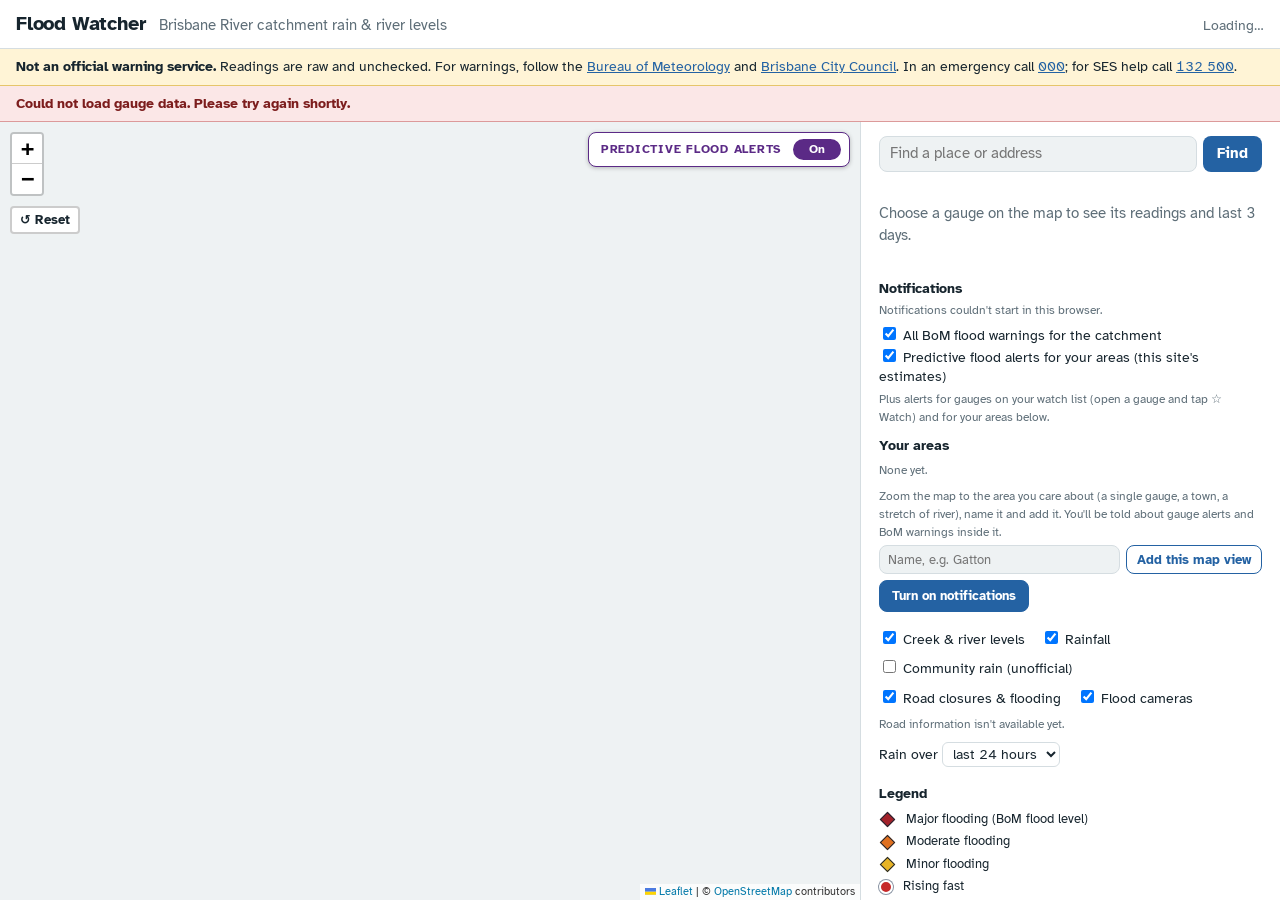
==== www/index.html @ 15399d20 "Flood Watcher 0.17.0 Community flood dashboard for the Brisbane River catchment: river levels, rainf" ====
<!doctype html>
<!-- SPDX-License-Identifier: GPL-3.0-or-later. Flood Watcher. Copyright (C) 2026 Vernon Spain. -->
<html lang="en-AU">
<head>
  <meta charset="utf-8">
  <meta name="viewport" content="width=device-width, initial-scale=1">
  <title>Flood Watcher — Brisbane River catchment</title>
  <meta name="description" content="Community dashboard of rain and river gauges across the Brisbane River catchment. Not an official warning service.">
  <meta name="color-scheme" content="light dark">
  <link rel="stylesheet" href="vendor/leaflet/leaflet.css">
  <link rel="stylesheet" href="style.css">
  <link rel="manifest" href="manifest.webmanifest">
  <link rel="icon" href="icons/icon-192.png">
  <link rel="apple-touch-icon" href="icons/apple-touch-icon.png">
  <meta name="theme-color" content="#2462a3">
</head>
<body>
  <header class="topbar">
    <div class="brand">
      <h1>Flood Watcher</h1>
      <span class="subtitle">Brisbane River catchment rain &amp; river levels</span>
    </div>
    <div class="freshness" id="freshness" aria-live="polite">Loading…</div>
  </header>

  <div class="notice" role="note">
    <strong>Not an official warning service.</strong>
    Readings are raw and unchecked. For warnings, follow the
    <a href="https://www.bom.gov.au/qld/warnings/" target="_blank" rel="noopener">Bureau of Meteorology</a>
    and <a href="https://www.brisbane.qld.gov.au/community-and-safety/community-safety/disasters-and-emergencies/be-prepared/storm-safety" target="_blank" rel="noopener">Brisbane City Council</a>.
    In an emergency call <a href="tel:000">000</a>; for SES help call <a href="tel:132500">132 500</a>.
  </div>

  <div class="alert" id="stale-alert" hidden></div>

  <main class="layout">
    <div id="map" class="map" aria-label="Map of rain and stream gauges"></div>

    <aside class="panel" id="panel">
      <section class="search" aria-label="Find a place">
        <form id="search-form" role="search">
          <label for="search-input" class="visually-hidden">Find a place or address</label>
          <input type="search" id="search-input" placeholder="Find a place or address" autocomplete="off" maxlength="120">
          <button type="submit">Find</button>
        </form>
        <ul class="search-results" id="search-results" hidden></ul>
        <p class="small search-status" id="search-status" hidden></p>
      </section>

      <section class="detail" id="detail" aria-live="polite">
        <p class="hint">Choose a gauge on the map to see its readings and last 3 days.</p>
      </section>

      <section class="notify" id="notify" aria-label="Notifications" hidden>
        <h2>Notifications</h2>
        <p class="small" id="notify-status" aria-live="polite"></p>
        <label class="notify-row"><input type="checkbox" id="notify-warnings" checked> All BoM flood warnings for the catchment</label>
        <label class="notify-row"><input type="checkbox" id="notify-predictive" checked> Predictive flood alerts for your areas
          (this site's estimates)</label>
        <p class="small">Plus alerts for gauges on your watch list (open a gauge and tap ☆ Watch) and for
          your areas below.</p>
        <h3 class="notify-sub">Your areas</h3>
        <ul class="area-list" id="area-list"></ul>
        <p class="small">Zoom the map to the area you care about (a single gauge, a town, a stretch of river),
          name it and add it. You'll be told about gauge alerts and BoM warnings inside it.</p>
        <form class="area-form" id="area-form">
          <label for="area-name" class="visually-hidden">Area name</label>
          <input type="text" id="area-name" maxlength="40" placeholder="Name, e.g. Gatton" autocomplete="off">
          <button type="submit">Add this map view</button>
        </form>
        <div class="notify-buttons">
          <button type="button" id="notify-on">Turn on notifications</button>
          <button type="button" id="notify-test" hidden>Send a test</button>
          <button type="button" id="notify-off" class="secondary" hidden>Turn off</button>
        </div>
      </section>

      <section class="controls" aria-label="Map options">
        <label><input type="checkbox" id="show-stream" checked> Creek &amp; river levels</label>
        <label><input type="checkbox" id="show-rain" checked> Rainfall</label>
        <label><input type="checkbox" id="show-community"> Community rain (unofficial)</label>
        <p class="small traffic-note" id="community-note" hidden></p>
        <label><input type="checkbox" id="show-roads" checked> Road closures &amp; flooding</label>
        <label><input type="checkbox" id="show-cameras" checked> Flood cameras</label>
        <p class="small traffic-note" id="traffic-note"></p>
        <label class="period">Rain over
          <select id="rain-period">
            <option value="rain_1h">last hour</option>
            <option value="since_9am">since 9am</option>
            <option value="rain_3h">last 3 hours</option>
            <option value="rain_24h" selected>last 24 hours</option>
            <option value="rain_72h">last 3 days</option>
          </select>
        </label>
      </section>

      <section class="overlays" id="overlays" aria-label="Flood maps" hidden>
        <h2>Flood maps</h2>
        <div id="overlay-list"></div>
        <p class="small">Shading shows where flooding has happened or could happen, not current flooding or
          depth. Hover over the map, or tap it on a phone, to see what applies at that spot.
          The state floodplain map is a rough guide drawn from land shape, not a flood model.</p>
        <p class="small">Detailed council flood maps:
          <a href="https://www.brisbane.qld.gov.au/community-and-safety/community-safety/disasters-and-emergencies/be-prepared/flooding-in-brisbane/flood-awareness-map" target="_blank" rel="noopener">Brisbane</a>,
          <a href="https://www.lvrc.qld.gov.au/flood-information-portal" target="_blank" rel="noopener">Lockyer Valley</a>,
          <a href="https://www.somerset.qld.gov.au/Our-Services/eServices/Mapping" target="_blank" rel="noopener">Somerset</a>
          and the state's <a href="https://floodcheck.information.qld.gov.au/" target="_blank" rel="noopener">FloodCheck</a>.</p>
      </section>

      <section class="legend" aria-label="Legend">
        <h2>Legend</h2>
        <ul class="legend-list">
          <li><span class="diamond flood-major"></span> Major flooding (BoM flood level)</li>
          <li><span class="diamond flood-moderate"></span> Moderate flooding</li>
          <li><span class="diamond flood-minor"></span> Minor flooding</li>
          <li><span class="dot trend-rising_fast"></span> Rising fast</li>
          <li><span class="dot trend-rising"></span> Rising</li>
          <li><span class="dot trend-steady"></span> Steady</li>
          <li><span class="dot trend-falling"></span> Falling</li>
          <li><span class="dot tidal"></span> Ring = tidal (rises and falls with the tide)</li>
          <li><span class="qmark">?</span> May be faulty or not reporting</li>
          <li><span class="rainbox">12</span> Rainfall in mm</li>
          <li><span class="rain-dot-legend"></span> Rain gauge, no rain</li>
          <li><span class="rainbox community">7</span> Community rain gauge (Weather Underground, unofficial)</li>
          <li><span class="road-icon closed legend-sign"></span> Road closed (QLDTraffic)</li>
          <li><span class="road-icon flooding legend-sign">≈</span> Water over or near the road, still open</li>
          <li><span class="cam-legend" aria-hidden="true"></span> Flood camera (opens the council's camera page)</li>
        </ul>
        <p class="small">More flood cameras:
          <a href="https://disaster.ipswich.qld.gov.au/" target="_blank" rel="noopener">Ipswich</a>,
          <a href="https://disaster.lvrc.qld.gov.au/" target="_blank" rel="noopener">Lockyer Valley</a>,
          <a href="https://www.somerset.qld.gov.au/Our-Services/Disaster-Management/Flood-Cameras" target="_blank" rel="noopener">Somerset</a>
          and <a href="https://qldtraffic.qld.gov.au/" target="_blank" rel="noopener">QLDTraffic</a> road cameras.</p>
        <p class="small" id="threshold-text"></p>
      </section>

      <footer class="credits small">
        Gauge data:
        <a href="https://data.brisbane.qld.gov.au/explore/dataset/telemetry-sensors-rainfall-and-stream-heights/" target="_blank" rel="noopener">Brisbane City Council open data</a>;
        <a href="https://www.bom.gov.au/qld/flood/" target="_blank" rel="noopener">Bureau of Meteorology</a>
        (flood levels and BoM gauges);
        <a href="https://water-monitoring.information.qld.gov.au/" target="_blank" rel="noopener">&copy; State of Queensland</a>
        (CC BY 4.0). Heights are in metres, measured from either AHD (about mean sea level) or the
        gauge's own zero, as shown for each gauge. Times are Brisbane time.
        Community rain: <a href="https://www.wunderground.com/" target="_blank" rel="noopener">Weather Underground</a>,
        from stations run by members of the public (unofficial).
        Road closures and flooding:
        <a href="https://qldtraffic.qld.gov.au/" target="_blank" rel="noopener">QLDTraffic</a>,
        &copy; State of Queensland (Department of Transport and Main Roads), CC BY 4.0. Mostly state roads;
        check your council's disaster dashboard for local roads.
        Flood maps: <span id="overlay-credits">Brisbane City Council; State of Queensland</span>. Place search:
        <a href="https://nominatim.openstreetmap.org/" target="_blank" rel="noopener">OpenStreetMap Nominatim</a>.
      </footer>
    </aside>
  </main>

  <script src="vendor/leaflet/leaflet.js"></script>
  <script src="app.js"></script>
</body>
</html>
---- www/vendor/leaflet/leaflet.css ----
/* required styles */

.leaflet-pane,
.leaflet-tile,
.leaflet-marker-icon,
.leaflet-marker-shadow,
.leaflet-tile-container,
.leaflet-pane > svg,
.leaflet-pane > canvas,
.leaflet-zoom-box,
.leaflet-image-layer,
.leaflet-layer {
	position: absolute;
	left: 0;
	top: 0;
	}
.leaflet-container {
	overflow: hidden;
	}
.leaflet-tile,
.leaflet-marker-icon,
.leaflet-marker-shadow {
	-webkit-user-select: none;
	   -moz-user-select: none;
	        user-select: none;
	  -webkit-user-drag: none;
	}
/* Prevents IE11 from highlighting tiles in blue */
.leaflet-tile::selection {
	background: transparent;
}
/* Safari renders non-retina tile on retina better with this, but Chrome is worse */
.leaflet-safari .leaflet-tile {
	image-rendering: -webkit-optimize-contrast;
	}
/* hack that prevents hw layers "stretching" when loading new tiles */
.leaflet-safari .leaflet-tile-container {
	width: 1600px;
	height: 1600px;
	-webkit-transform-origin: 0 0;
	}
.leaflet-marker-icon,
.leaflet-marker-shadow {
	display: block;
	}
/* .leaflet-container svg: reset svg max-width decleration shipped in Joomla! (joomla.org) 3.x */
/* .leaflet-container img: map is broken in FF if you have max-width: 100% on tiles */
.leaflet-container .leaflet-overlay-pane svg {
	max-width: none !important;
	max-height: none !important;
	}
.leaflet-container .leaflet-marker-pane img,
.leaflet-container .leaflet-shadow-pane img,
.leaflet-container .leaflet-tile-pane img,
.leaflet-container img.leaflet-image-layer,
.leaflet-container .leaflet-tile {
	max-width: none !important;
	max-height: none !important;
	width: auto;
	padding: 0;
	}

.leaflet-container img.leaflet-tile {
	/* See: https://bugs.chromium.org/p/chromium/issues/detail?id=600120 */
	mix-blend-mode: plus-lighter;
}

.leaflet-container.leaflet-touch-zoom {
	-ms-touch-action: pan-x pan-y;
	touch-action: pan-x pan-y;
	}
.leaflet-container.leaflet-touch-drag {
	-ms-touch-action: pinch-zoom;
	/* Fallback for FF which doesn't support pinch-zoom */
	touch-action: none;
	touch-action: pinch-zoom;
}
.leaflet-container.leaflet-touch-drag.leaflet-touch-zoom {
	-ms-touch-action: none;
	touch-action: none;
}
.leaflet-container {
	-webkit-tap-highlight-color: transparent;
}
.leaflet-container a {
	-webkit-tap-highlight-color: rgba(51, 181, 229, 0.4);
}
.leaflet-tile {
	filter: inherit;
	visibility: hidden;
	}
.leaflet-tile-loaded {
	visibility: inherit;
	}
.leaflet-zoom-box {
	width: 0;
	height: 0;
	-moz-box-sizing: border-box;
	     box-sizing: border-box;
	z-index: 800;
	}
/* workaround for https://bugzilla.mozilla.org/show_bug.cgi?id=888319 */
.leaflet-overlay-pane svg {
	-moz-user-select: none;
	}

.leaflet-pane         { z-index: 400; }

.leaflet-tile-pane    { z-index: 200; }
.leaflet-overlay-pane { z-index: 400; }
.leaflet-shadow-pane  { z-index: 500; }
.leaflet-marker-pane  { z-index: 600; }
.leaflet-tooltip-pane   { z-index: 650; }
.leaflet-popup-pane   { z-index: 700; }

.leaflet-map-pane canvas { z-index: 100; }
.leaflet-map-pane svg    { z-index: 200; }

.leaflet-vml-shape {
	width: 1px;
	height: 1px;
	}
.lvml {
	behavior: url(#default#VML);
	display: inline-block;
	position: absolute;
	}


/* control positioning */

.leaflet-control {
	position: relative;
	z-index: 800;
	pointer-events: visiblePainted; /* IE 9-10 doesn't have auto */
	pointer-events: auto;
	}
.leaflet-top,
.leaflet-bottom {
	position: absolute;
	z-index: 1000;
	pointer-events: none;
	}
.leaflet-top {
	top: 0;
	}
.leaflet-right {
	right: 0;
	}
.leaflet-bottom {
	bottom: 0;
	}
.leaflet-left {
	left: 0;
	}
.leaflet-control {
	float: left;
	clear: both;
	}
.leaflet-right .leaflet-control {
	float: right;
	}
.leaflet-top .leaflet-control {
	margin-top: 10px;
	}
.leaflet-bottom .leaflet-control {
	margin-bottom: 10px;
	}
.leaflet-left .leaflet-control {
	margin-left: 10px;
	}
.leaflet-right .leaflet-control {
	margin-right: 10px;
	}


/* zoom and fade animations */

.leaflet-fade-anim .leaflet-popup {
	opacity: 0;
	-webkit-transition: opacity 0.2s linear;
	   -moz-transition: opacity 0.2s linear;
	        transition: opacity 0.2s linear;
	}
.leaflet-fade-anim .leaflet-map-pane .leaflet-popup {
	opacity: 1;
	}
.leaflet-zoom-animated {
	-webkit-transform-origin: 0 0;
	    -ms-transform-origin: 0 0;
	        transform-origin: 0 0;
	}
svg.leaflet-zoom-animated {
	will-change: transform;
}

.leaflet-zoom-anim .leaflet-zoom-animated {
	-webkit-transition: -webkit-transform 0.25s cubic-bezier(0,0,0.25,1);
	   -moz-transition:    -moz-transform 0.25s cubic-bezier(0,0,0.25,1);
	        transition:         transform 0.25s cubic-bezier(0,0,0.25,1);
	}
.leaflet-zoom-anim .leaflet-tile,
.leaflet-pan-anim .leaflet-tile {
	-webkit-transition: none;
	   -moz-transition: none;
	        transition: none;
	}

.leaflet-zoom-anim .leaflet-zoom-hide {
	visibility: hidden;
	}


/* cursors */

.leaflet-interactive {
	cursor: pointer;
	}
.leaflet-grab {
	cursor: -webkit-grab;
	cursor:    -moz-grab;
	cursor:         grab;
	}
.leaflet-crosshair,
.leaflet-crosshair .leaflet-interactive {
	cursor: crosshair;
	}
.leaflet-popup-pane,
.leaflet-control {
	cursor: auto;
	}
.leaflet-dragging .leaflet-grab,
.leaflet-dragging .leaflet-grab .leaflet-interactive,
.leaflet-dragging .leaflet-marker-draggable {
	cursor: move;
	cursor: -webkit-grabbing;
	cursor:    -moz-grabbing;
	cursor:         grabbing;
	}

/* marker & overlays interactivity */
.leaflet-marker-icon,
.leaflet-marker-shadow,
.leaflet-image-layer,
.leaflet-pane > svg path,
.leaflet-tile-container {
	pointer-events: none;
	}

.leaflet-marker-icon.leaflet-interactive,
.leaflet-image-layer.leaflet-interactive,
.leaflet-pane > svg path.leaflet-interactive,
svg.leaflet-image-layer.leaflet-interactive path {
	pointer-events: visiblePainted; /* IE 9-10 doesn't have auto */
	pointer-events: auto;
	}

/* visual tweaks */

.leaflet-container {
	background: #ddd;
	outline-offset: 1px;
	}
.leaflet-container a {
	color: #0078A8;
	}
.leaflet-zoom-box {
	border: 2px dotted #38f;
	background: rgba(255,255,255,0.5);
	}


/* general typography */
.leaflet-container {
	font-family: "Helvetica Neue", Arial, Helvetica, sans-serif;
	font-size: 12px;
	font-size: 0.75rem;
	line-height: 1.5;
	}


/* general toolbar styles */

.leaflet-bar {
	box-shadow: 0 1px 5px rgba(0,0,0,0.65);
	border-radius: 4px;
	}
.leaflet-bar a {
	background-color: #fff;
	border-bottom: 1px solid #ccc;
	width: 26px;
	height: 26px;
	line-height: 26px;
	display: block;
	text-align: center;
	text-decoration: none;
	color: black;
	}
.leaflet-bar a,
.leaflet-control-layers-toggle {
	background-position: 50% 50%;
	background-repeat: no-repeat;
	display: block;
	}
.leaflet-bar a:hover,
.leaflet-bar a:focus {
	background-color: #f4f4f4;
	}
.leaflet-bar a:first-child {
	border-top-left-radius: 4px;
	border-top-right-radius: 4px;
	}
.leaflet-bar a:last-child {
	border-bottom-left-radius: 4px;
	border-bottom-right-radius: 4px;
	border-bottom: none;
	}
.leaflet-bar a.leaflet-disabled {
	cursor: default;
	background-color: #f4f4f4;
	color: #bbb;
	}

.leaflet-touch .leaflet-bar a {
	width: 30px;
	height: 30px;
	line-height: 30px;
	}
.leaflet-touch .leaflet-bar a:first-child {
	border-top-left-radius: 2px;
	border-top-right-radius: 2px;
	}
.leaflet-touch .leaflet-bar a:last-child {
	border-bottom-left-radius: 2px;
	border-bottom-right-radius: 2px;
	}

/* zoom control */

.leaflet-control-zoom-in,
.leaflet-control-zoom-out {
	font: bold 18px 'Lucida Console', Monaco, monospace;
	text-indent: 1px;
	}

.leaflet-touch .leaflet-control-zoom-in, .leaflet-touch .leaflet-control-zoom-out  {
	font-size: 22px;
	}


/* layers control */

.leaflet-control-layers {
	box-shadow: 0 1px 5px rgba(0,0,0,0.4);
	background: #fff;
	border-radius: 5px;
	}
.leaflet-control-layers-toggle {
	background-image: url(images/layers.png);
	width: 36px;
	height: 36px;
	}
.leaflet-retina .leaflet-control-layers-toggle {
	background-image: url(images/layers-2x.png);
	background-size: 26px 26px;
	}
.leaflet-touch .leaflet-control-layers-toggle {
	width: 44px;
	height: 44px;
	}
.leaflet-control-layers .leaflet-control-layers-list,
.leaflet-control-layers-expanded .leaflet-control-layers-toggle {
	display: none;
	}
.leaflet-control-layers-expanded .leaflet-control-layers-list {
	display: block;
	position: relative;
	}
.leaflet-control-layers-expanded {
	padding: 6px 10px 6px 6px;
	color: #333;
	background: #fff;
	}
.leaflet-control-layers-scrollbar {
	overflow-y: scroll;
	overflow-x: hidden;
	padding-right: 5px;
	}
.leaflet-control-layers-selector {
	margin-top: 2px;
	position: relative;
	top: 1px;
	}
.leaflet-control-layers label {
	display: block;
	font-size: 13px;
	font-size: 1.08333em;
	}
.leaflet-control-layers-separator {
	height: 0;
	border-top: 1px solid #ddd;
	margin: 5px -10px 5px -6px;
	}

/* Default icon URLs */
.leaflet-default-icon-path { /* used only in path-guessing heuristic, see L.Icon.Default */
	background-image: url(images/marker-icon.png);
	}


/* attribution and scale controls */

.leaflet-container .leaflet-control-attribution {
	background: #fff;
	background: rgba(255, 255, 255, 0.8);
	margin: 0;
	}
.leaflet-control-attribution,
.leaflet-control-scale-line {
	padding: 0 5px;
	color: #333;
	line-height: 1.4;
	}
.leaflet-control-attribution a {
	text-decoration: none;
	}
.leaflet-control-attribution a:hover,
.leaflet-control-attribution a:focus {
	text-decoration: underline;
	}
.leaflet-attribution-flag {
	display: inline !important;
	vertical-align: baseline !important;
	width: 1em;
	height: 0.6669em;
	}
.leaflet-left .leaflet-control-scale {
	margin-left: 5px;
	}
.leaflet-bottom .leaflet-control-scale {
	margin-bottom: 5px;
	}
.leaflet-control-scale-line {
	border: 2px solid #777;
	border-top: none;
	line-height: 1.1;
	padding: 2px 5px 1px;
	white-space: nowrap;
	-moz-box-sizing: border-box;
	     box-sizing: border-box;
	background: rgba(255, 255, 255, 0.8);
	text-shadow: 1px 1px #fff;
	}
.leaflet-control-scale-line:not(:first-child) {
	border-top: 2px solid #777;
	border-bottom: none;
	margin-top: -2px;
	}
.leaflet-control-scale-line:not(:first-child):not(:last-child) {
	border-bottom: 2px solid #777;
	}

.leaflet-touch .leaflet-control-attribution,
.leaflet-touch .leaflet-control-layers,
.leaflet-touch .leaflet-bar {
	box-shadow: none;
	}
.leaflet-touch .leaflet-control-layers,
.leaflet-touch .leaflet-bar {
	border: 2px solid rgba(0,0,0,0.2);
	background-clip: padding-box;
	}


/* popup */

.leaflet-popup {
	position: absolute;
	text-align: center;
	margin-bottom: 20px;
	}
.leaflet-popup-content-wrapper {
	padding: 1px;
	text-align: left;
	border-radius: 12px;
	}
.leaflet-popup-content {
	margin: 13px 24px 13px 20px;
	line-height: 1.3;
	font-size: 13px;
	font-size: 1.08333em;
	min-height: 1px;
	}
.leaflet-popup-content p {
	margin: 17px 0;
	margin: 1.3em 0;
	}
.leaflet-popup-tip-container {
	width: 40px;
	height: 20px;
	position: absolute;
	left: 50%;
	margin-top: -1px;
	margin-left: -20px;
	overflow: hidden;
	pointer-events: none;
	}
.leaflet-popup-tip {
	width: 17px;
	height: 17px;
	padding: 1px;

	margin: -10px auto 0;
	pointer-events: auto;

	-webkit-transform: rotate(45deg);
	   -moz-transform: rotate(45deg);
	    -ms-transform: rotate(45deg);
	        transform: rotate(45deg);
	}
.leaflet-popup-content-wrapper,
.leaflet-popup-tip {
	background: white;
	color: #333;
	box-shadow: 0 3px 14px rgba(0,0,0,0.4);
	}
.leaflet-container a.leaflet-popup-close-button {
	position: absolute;
	top: 0;
	right: 0;
	border: none;
	text-align: center;
	width: 24px;
	height: 24px;
	font: 16px/24px Tahoma, Verdana, sans-serif;
	color: #757575;
	text-decoration: none;
	background: transparent;
	}
.leaflet-container a.leaflet-popup-close-button:hover,
.leaflet-container a.leaflet-popup-close-button:focus {
	color: #585858;
	}
.leaflet-popup-scrolled {
	overflow: auto;
	}

.leaflet-oldie .leaflet-popup-content-wrapper {
	-ms-zoom: 1;
	}
.leaflet-oldie .leaflet-popup-tip {
	width: 24px;
	margin: 0 auto;

	-ms-filter: "progid:DXImageTransform.Microsoft.Matrix(M11=0.70710678, M12=0.70710678, M21=-0.70710678, M22=0.70710678)";
	filter: progid:DXImageTransform.Microsoft.Matrix(M11=0.70710678, M12=0.70710678, M21=-0.70710678, M22=0.70710678);
	}

.leaflet-oldie .leaflet-control-zoom,
.leaflet-oldie .leaflet-control-layers,
.leaflet-oldie .leaflet-popup-content-wrapper,
.leaflet-oldie .leaflet-popup-tip {
	border: 1px solid #999;
	}


/* div icon */

.leaflet-div-icon {
	background: #fff;
	border: 1px solid #666;
	}


/* Tooltip */
/* Base styles for the element that has a tooltip */
.leaflet-tooltip {
	position: absolute;
	padding: 6px;
	background-color: #fff;
	border: 1px solid #fff;
	border-radius: 3px;
	color: #222;
	white-space: nowrap;
	-webkit-user-select: none;
	-moz-user-select: none;
	-ms-user-select: none;
	user-select: none;
	pointer-events: none;
	box-shadow: 0 1px 3px rgba(0,0,0,0.4);
	}
.leaflet-tooltip.leaflet-interactive {
	cursor: pointer;
	pointer-events: auto;
	}
.leaflet-tooltip-top:before,
.leaflet-tooltip-bottom:before,
.leaflet-tooltip-left:before,
.leaflet-tooltip-right:before {
	position: absolute;
	pointer-events: none;
	border: 6px solid transparent;
	background: transparent;
	content: "";
	}

/* Directions */

.leaflet-tooltip-bottom {
	margin-top: 6px;
}
.leaflet-tooltip-top {
	margin-top: -6px;
}
.leaflet-tooltip-bottom:before,
.leaflet-tooltip-top:before {
	left: 50%;
	margin-left: -6px;
	}
.leaflet-tooltip-top:before {
	bottom: 0;
	margin-bottom: -12px;
	border-top-color: #fff;
	}
.leaflet-tooltip-bottom:before {
	top: 0;
	margin-top: -12px;
	margin-left: -6px;
	border-bottom-color: #fff;
	}
.leaflet-tooltip-left {
	margin-left: -6px;
}
.leaflet-tooltip-right {
	margin-left: 6px;
}
.leaflet-tooltip-left:before,
.leaflet-tooltip-right:before {
	top: 50%;
	margin-top: -6px;
	}
.leaflet-tooltip-left:before {
	right: 0;
	margin-right: -12px;
	border-left-color: #fff;
	}
.leaflet-tooltip-right:before {
	left: 0;
	margin-left: -12px;
	border-right-color: #fff;
	}

/* Printing */

@media print {
	/* Prevent printers from removing background-images of controls. */
	.leaflet-control {
		-webkit-print-color-adjust: exact;
		print-color-adjust: exact;
		}
	}
---- www/style.css ----
/* SPDX-License-Identifier: GPL-3.0-or-later. Flood Watcher. Copyright (C) 2026 Vernon Spain. See LICENSE. */
/*
 * Flood Watcher styles.
 * Colours are tokens on :root and switch with the device's light/dark setting.
 * Palette: cool river tones; flood colours follow BoM's minor/moderate/major convention.
 */

:root {
  --bg: #eef2f3;          /* Wet slate: page background. */
  --surface: #ffffff;
  --ink: #17252e;         /* Deep river: main text. */
  --muted: #5e6e78;
  --line: #d5dde1;
  --accent: #2462a3;      /* Links and focus. */
  --water: #2f7fb8;       /* River levels and rain. */
  --water-soft: #cfe3f1;
  --notice-bg: #fff4d6;
  --notice-line: #e6c56a;
  --alert-bg: #fbe7e7;
  --alert-line: #dc9a9a;
  --alert-ink: #7c1d1d;
  --rising-fast: #c62828;
  --rising: #e08a00;
  --steady: #2e8b57;
  --falling: #1f6fd1;
  --unknown: #a5adb8;
  --suspect: #b9bec6;
  --flood-minor: #e8b425;
  --flood-moderate: #e0701f;
  --flood-major: #a3212a;
  --rain-1: #bfe3f7;
  --rain-2: #7cc4ee;
  --rain-3: #3c9ad8;
  --rain-4: #2f62b0;
  --rain-5: #5b3fa6;
  --dial-track: #e3e9ec;
  --ov-floodplain: #b8477a; /* Flood map shading: state broad-scale floodplain. */
  --ov-areas: #2f7fb8;     /* Council flood areas. */
  --ov-flood2011: #7b4fc9;
  --ov-flood2022: #0f9488;
  --ov-flood1974: #a8641f;
  --ov-catchment: #17252e; /* Catchment boundary line. */
  --predict: #5b2a86;      /* Predictive flood alerts: their own colour, unlike flood levels. */
  --predict-bg: #5b2a86;
  --predict-soft: #efe6f7;
  --ov-default: #5e6e78;
  --font: "Atkinson Hyperlegible", system-ui, -apple-system, "Segoe UI", Roboto, sans-serif;
}

@media (prefers-color-scheme: dark) {
  :root {
    --ov-floodplain: #e07aa8;
    --ov-catchment: #e6eef2;
    --predict: #c39cf0;
    --predict-bg: #4a2270;
    --predict-soft: #2a1d38;
    --ov-areas: #5aa9e0;
    --ov-flood2011: #b08cf0;
    --ov-flood2022: #3cc8b8;
    --ov-flood1974: #e09a55;
    --bg: #0f1a21;        /* Night river. */
    --surface: #16242d;
    --ink: #e6eef2;
    --muted: #93a6b2;
    --line: #2a3b46;
    --accent: #8cc2f0;
    --water: #5aa9e0;
    --water-soft: #1d3a50;
    --notice-bg: #2d2714;
    --notice-line: #6a5a24;
    --alert-bg: #3a1c1f;
    --alert-line: #7a3a3f;
    --alert-ink: #f3c4c4;
    --dial-track: #22323c;
  }
}

/* Atkinson Hyperlegible (Braille Institute; SIL Open Font License), hosted with the site. */
@font-face {
  font-family: "Atkinson Hyperlegible";
  font-style: normal;
  font-weight: 400;
  font-display: swap;
  src: url("vendor/atkinson-hyperlegible/atkinson-hyperlegible-latin-400-normal.woff2") format("woff2");
}

@font-face {
  font-family: "Atkinson Hyperlegible";
  font-style: normal;
  font-weight: 700;
  font-display: swap;
  src: url("vendor/atkinson-hyperlegible/atkinson-hyperlegible-latin-700-normal.woff2") format("woff2");
}

* { box-sizing: border-box; }

html, body {
  margin: 0;
  height: 100%;
  font-family: var(--font);
  font-size: 15px;
  line-height: 1.45;
  color: var(--ink);
  background: var(--bg);
  font-variant-numeric: tabular-nums;
}

body {
  display: flex;
  flex-direction: column;
}

a { color: var(--accent); }

:focus-visible {
  outline: 3px solid var(--accent);
  outline-offset: 2px;
}

/* ---------- Header and notices ---------- */

.topbar {
  display: flex;
  align-items: baseline;
  justify-content: space-between;
  gap: 12px;
  padding: 10px 16px;
  background: var(--surface);
  border-bottom: 1px solid var(--line);
}

.brand h1 {
  display: inline;
  margin: 0 10px 0 0;
  font-size: 1.3rem;
  letter-spacing: -0.01em;
}

.subtitle { color: var(--muted); }

.freshness {
  color: var(--muted);
  font-size: 0.9rem;
  text-align: right;
}

.notice, .alert {
  padding: 8px 16px;
  font-size: 0.9rem;
  border-bottom: 1px solid;
}

.notice {
  background: var(--notice-bg);
  border-color: var(--notice-line);
}

.alert {
  background: var(--alert-bg);
  border-color: var(--alert-line);
  color: var(--alert-ink);
  font-weight: 700;
}

/* ---------- Predictive flood alerts: their own panel, above the other alerts ---------- */

.predict {
  width: min(440px, calc(100vw - 90px));
  margin-bottom: 6px;
  padding: 8px 12px;
  border-radius: 8px;
  font-family: var(--font);
  font-size: 0.88rem;
  line-height: 1.4;
  color: var(--ink);
  background: var(--surface);
  border: 2px solid var(--predict);
  box-shadow: 0 2px 10px rgba(0, 0, 0, 0.3);
}

.predict.off, .predict.quiet {
  width: auto;
  padding: 4px 6px 4px 12px;
  border-width: 1.5px;
  box-shadow: 0 1px 4px rgba(0, 0, 0, 0.25);
}

.predict.quiet .predict-none, .predict.quiet .predict-ended { display: none; }

.predict.quiet:hover .predict-none, .predict.quiet:focus-within .predict-none { display: block; }

.predict.active {
  color: #ffffff;
  background: var(--predict-bg);
  border-color: var(--predict);
}

.predict.collapsed { padding-bottom: 6px; }

.predict-tools {
  display: flex;
  align-items: center;
  gap: 6px;
}

.predict-min {
  font: inherit;
  font-size: 1.1rem;
  font-weight: 700;
  line-height: 1;
  color: inherit;
  background: transparent;
  border: 1.5px solid currentColor;
  border-radius: 6px;
  padding: 0 8px 2px;
  cursor: pointer;
}

.predict-line {
  display: block;
  width: 100%;
  margin-top: 4px;
  text-align: left;
  font: inherit;
  font-weight: 700;
  color: inherit;
  background: transparent;
  border: none;
  padding: 0;
  cursor: pointer;
}

.predict.predict-watch {
  color: var(--ink);
  background: var(--predict-soft);
}

.predict-head {
  display: flex;
  align-items: center;
  justify-content: space-between;
  gap: 10px;
}

.predict-title {
  font-weight: 700;
  font-size: 0.82rem;
  letter-spacing: 0.06em;
  text-transform: uppercase;
  color: var(--predict);
}

.predict.active .predict-title { color: #ffffff; font-size: 0.95rem; }
.predict.predict-watch .predict-title { color: var(--predict); }

.predict-switch {
  min-width: 52px;
  font: inherit;
  font-size: 0.8rem;
  font-weight: 700;
  color: #ffffff;
  background: var(--predict-bg);
  border: 2px solid #ffffff;
  border-radius: 14px;
  padding: 2px 10px;
  cursor: pointer;
}

.predict-switch[aria-checked="false"] {
  color: var(--predict);
  background: transparent;
  border-color: var(--predict);
}

.predict-item {
  margin-top: 8px;
  padding-top: 8px;
  border-top: 1px solid rgba(255, 255, 255, 0.35);
}

.predict.predict-watch .predict-item { border-top-color: var(--line); }

.predict-top {
  display: flex;
  flex-wrap: wrap;
  align-items: center;
  gap: 6px 8px;
}

.predict-chip {
  padding: 1px 10px;
  border-radius: 10px;
  font-size: 0.75rem;
  font-weight: 700;
  text-transform: uppercase;
  letter-spacing: 0.04em;
  color: var(--predict-bg);
  background: #ffffff;
}

.predict.predict-watch .predict-chip { color: #ffffff; background: var(--predict); }

.predict-text { margin-top: 4px; }

.predict-foot {
  display: flex;
  align-items: center;
  justify-content: space-between;
  margin-top: 6px;
  font-size: 0.8rem;
}

.predict-show {
  font: inherit;
  font-size: 0.8rem;
  font-weight: 700;
  color: inherit;
  background: transparent;
  border: 1.5px solid currentColor;
  border-radius: 8px;
  padding: 2px 10px;
  cursor: pointer;
}

.predict-note, .predict-none, .predict-ended {
  margin-top: 6px;
  font-size: 0.78rem;
  opacity: 0.9;
}

/* ---------- Alerts: a button and a card at the top right of the map ---------- */

.alert-control {
  display: flex;
  flex-direction: column;
  align-items: flex-end;
  font-family: var(--font);
}

.alert-pill {
  font: inherit;
  font-size: 0.85rem;
  font-weight: 700;
  color: #1c2430;
  background: var(--surface);
  border: 2px solid rgba(0, 0, 0, 0.2);
  border-radius: 16px;
  padding: 5px 12px;
  cursor: pointer;
  box-shadow: 0 1px 4px rgba(0, 0, 0, 0.3);
}

.alert-pill.quiet { color: var(--muted); font-weight: 400; }
.alert-pill.lvl-minor { background: var(--flood-minor); }
.alert-pill.lvl-moderate { background: var(--flood-moderate); }
.alert-pill.lvl-major { background: var(--flood-major); color: #ffffff; }
.alert-pill.lvl-watch { background: var(--rising); }
.alert-pill.lvl-likely { background: #f6d77a; }
.lvl-likely { background: #f6d77a; outline: 1.5px dashed #9a6a00; outline-offset: -1.5px; }
.alert-pill.lvl-warning { background: var(--water); color: #ffffff; }

.alert-card {
  display: grid;
  gap: 4px;
  width: min(440px, calc(100vw - 90px));
  max-height: 60vh;
  overflow-y: auto;
  padding: 8px 12px 10px;
  background: var(--surface);
  color: var(--ink);
  border: 1px solid var(--line);
  border-top: 4px solid var(--flood-moderate);
  border-radius: 8px;
  box-shadow: 0 2px 10px rgba(0, 0, 0, 0.3);
  font-size: 0.88rem;
  line-height: 1.4;
}

.alert-card[hidden], .alert-pill[hidden] { display: none; }

.alert-head {
  display: flex;
  align-items: center;
  justify-content: space-between;
}

.alert-min {
  font: inherit;
  font-size: 1.2rem;
  font-weight: 700;
  line-height: 1;
  color: var(--ink);
  background: transparent;
  border: 1px solid var(--line);
  border-radius: 6px;
  padding: 0 10px 3px;
  cursor: pointer;
}

.alert-body {
  display: grid;
  gap: 4px;
}

.alert-none { margin: 2px 0; color: var(--muted); }

.warnings {
  display: grid;
  gap: 6px;
  padding-bottom: 6px;
  border-bottom: 1px solid var(--line);
}

.warning-title { font-weight: 700; }

.warning-headline {
  margin-left: 4px;
  font-size: 0.78rem;
  letter-spacing: 0.02em;
}

.lvl {
  display: inline-block;
  min-width: 64px;
  margin-right: 8px;
  padding: 0 8px;
  border-radius: 10px;
  font-size: 0.75rem;
  font-weight: 700;
  text-align: center;
  color: #1c2430;
  background: var(--suspect);
}

.lvl-minor { background: var(--flood-minor); }
.lvl-moderate { background: var(--flood-moderate); }
.lvl-major { background: var(--flood-major); color: #ffffff; }
.lvl-watch { background: var(--rising); }
.lvl-warning { background: var(--water); color: #ffffff; }

.alert-summary { font-weight: 700; }

.alert-card .small { color: var(--muted); }

.alert-row, .alert-more {
  display: block;
  width: 100%;
  text-align: left;
  font: inherit;
  font-size: 0.85rem;
  color: var(--ink);
  background: transparent;
  border: none;
  border-radius: 6px;
  padding: 2px 4px;
  cursor: pointer;
}

.alert-row:hover, .alert-more:hover { background: var(--water-soft); }

.alert-more {
  color: var(--accent);
  font-weight: 700;
}

.alert-row .star, .alert-summary .star { color: #d49a00; margin-right: 4px; }

.alert-clear { color: var(--muted); font-size: 0.85rem; }

/* Watch button beside a gauge's name. */
.detail-head {
  display: flex;
  align-items: flex-start;
  justify-content: space-between;
  gap: 10px;
}

.watch-btn {
  flex: none;
  font: inherit;
  font-size: 0.85rem;
  font-weight: 700;
  color: #8a6400;
  background: transparent;
  border: 1.5px solid #d49a00;
  border-radius: 14px;
  padding: 2px 10px;
  cursor: pointer;
}

.watch-btn[aria-pressed="true"] {
  color: #1c2430;
  background: #f2c94c;
}

@media (prefers-color-scheme: dark) {
  .watch-btn { color: #f2c94c; }
  .watch-btn[aria-pressed="true"] { color: #1c2430; }
}

/* ---------- Layout ---------- */

.layout {
  flex: 1;
  display: flex;
  min-height: 0;
}

.map {
  flex: 1;
  min-height: 300px;
  background: var(--bg);
}

.panel {
  width: 420px;
  overflow-y: auto;
  background: var(--surface);
  border-left: 1px solid var(--line);
  padding: 14px 18px;
  display: flex;
  flex-direction: column;
  gap: 16px;
}

.controls {
  display: flex;
  flex-wrap: wrap;
  gap: 8px 16px;
  font-size: 0.9rem;
}

.controls .period { width: 100%; }

.controls select {
  font: inherit;
  color: var(--ink);
  background: var(--surface);
  border: 1px solid var(--line);
  border-radius: 6px;
  padding: 2px 6px;
}

.hint { color: var(--muted); }

.small {
  font-size: 0.82rem;
  color: var(--muted);
}

.credits { margin-top: auto; }

/* ---------- Gauge detail ---------- */

.detail h2 {
  margin: 0;
  font-size: 1.25rem;
  line-height: 1.25;
}

.detail .meta {
  margin: 2px 0 0;
  color: var(--muted);
  font-size: 0.85rem;
}

.dial {
  display: block;
  width: 100%;
  max-width: 330px;
  margin: 10px auto 0;
}

.dial .track { stroke: var(--dial-track); }
.dial .band-label { font-size: 9px; fill: var(--muted); }
.dial .value { font-size: 34px; font-weight: 700; fill: var(--ink); }
.dial .unit { font-size: 15px; font-weight: 400; fill: var(--muted); }
.dial .caption { font-size: 11px; fill: var(--muted); }

.dial-note {
  margin: 2px 0 0;
  text-align: center;
  font-weight: 700;
}

.dial-note.flood-minor { color: #9a6a00; }
.dial-note.flood-moderate { color: #b4500a; }
.dial-note.flood-major { color: var(--flood-major); }

@media (prefers-color-scheme: dark) {
  .dial-note.flood-minor { color: var(--flood-minor); }
  .dial-note.flood-moderate { color: #f39a52; }
  .dial-note.flood-major { color: #f07a80; }
}

.tags {
  display: flex;
  flex-wrap: wrap;
  justify-content: center;
  gap: 6px;
  margin-top: 6px;
}

.trendtag, .floodtag {
  display: inline-block;
  padding: 1px 10px;
  border-radius: 10px;
  font-size: 0.8rem;
  font-weight: 700;
}

.trendtag { color: #fff; }
.trendtag.trend-rising_fast { background: var(--rising-fast); }
.trendtag.trend-rising { background: var(--rising); }
.trendtag.trend-steady { background: var(--steady); }
.trendtag.trend-falling { background: var(--falling); }
.trendtag.trend-unknown { background: var(--unknown); }

.floodtag { color: #1c2430; }
.floodtag.flood-minor { background: var(--flood-minor); }
.floodtag.flood-moderate { background: var(--flood-moderate); }
.floodtag.flood-major { background: var(--flood-major); color: #fff; }

/* Quick facts: a two-column grid divided by hairlines, not separate cards. */
.facts-grid {
  display: grid;
  grid-template-columns: 1fr 1fr;
  margin: 14px 0 6px;
  border-top: 1px solid var(--line);
}

.fact {
  padding: 9px 4px 9px 0;
  border-bottom: 1px solid var(--line);
}

.fact:nth-child(odd) {
  padding-right: 12px;
  border-right: 1px solid var(--line);
}

.fact:nth-child(even) { padding-left: 12px; }

.fact .label {
  display: block;
  color: var(--muted);
  font-size: 0.82rem;
}

.fact .num {
  display: block;
  font-size: 1.15rem;
  font-weight: 700;
}

.fact .when {
  display: block;
  color: var(--muted);
  font-size: 0.78rem;
}

.warn, .tidenote, .pairlink {
  border-radius: 8px;
  padding: 7px 10px;
  font-size: 0.85rem;
  margin: 8px 0;
}

.warn {
  background: var(--alert-bg);
  border: 1px solid var(--alert-line);
  color: var(--alert-ink);
}

.tidenote {
  background: var(--water-soft);
  border: 1px solid var(--line);
}

.pairlink {
  display: block;
  width: 100%;
  text-align: left;
  font: inherit;
  font-size: 0.9rem;
  color: var(--accent);
  background: transparent;
  border: 1px solid var(--line);
  cursor: pointer;
}

.pairlink:hover { background: var(--water-soft); }

.subhead {
  margin: 14px 0 4px;
  font-size: 0.95rem;
}

.others {
  margin: 0 0 6px;
  padding-left: 18px;
  font-size: 0.85rem;
}

/* ---------- Charts ---------- */

.chart {
  width: 100%;
  margin-top: 10px;
}

.chart svg { display: block; width: 100%; }

.chart text {
  font-size: 10px;
  fill: var(--muted);
}

.chart .gridline {
  stroke: var(--line);
  stroke-width: 1;
}

.chart .line {
  fill: none;
  stroke: var(--water);
  stroke-width: 2;
}

.chart .waterfill { fill: var(--water-soft); }

.chart .bar { fill: var(--rain-3); }

.chart .runline {
  fill: none;
  stroke: var(--rain-5);
  stroke-width: 1.5;
}

.chart .runtext { fill: var(--rain-5); }

@media (prefers-color-scheme: dark) {
  .chart .runline { stroke: #b39ae8; }
  .chart .runtext { fill: #b39ae8; }
}

.chart .floodline {
  stroke-width: 1.5;
  stroke-dasharray: 5 3;
}

.chart .floodline.flood-minor { stroke: var(--flood-minor); }
.chart .floodline.flood-moderate { stroke: var(--flood-moderate); }
.chart .floodline.flood-major { stroke: var(--flood-major); }

/* ---------- Legend ---------- */

.legend h2 {
  margin: 0 0 6px;
  font-size: 0.95rem;
}

.legend-list {
  list-style: none;
  margin: 0;
  padding: 0;
  display: grid;
  gap: 4px;
  font-size: 0.85rem;
}

.dot {
  display: inline-block;
  width: 14px;
  height: 14px;
  border-radius: 50%;
  vertical-align: middle;
  margin-right: 6px;
  border: 2px solid #fff;
  box-shadow: 0 0 0 1px #8a94a3;
}

.dot.trend-rising_fast { background: var(--rising-fast); }
.dot.trend-rising { background: var(--rising); }
.dot.trend-steady { background: var(--steady); }
.dot.trend-falling { background: var(--falling); }

.dot.tidal {
  background: var(--steady);
  box-shadow: 0 0 0 3px #1c2430;
}

/* May be faulty or not reporting: grey with a question mark (legend and map). */
.qmark, .q-icon {
  display: inline-block;
  width: 16px;
  height: 16px;
  border-radius: 50%;
  background: var(--suspect);
  border: 1.5px solid #5d6672;
  color: #2b323b;
  font-family: var(--font);
  font-size: 11px;
  font-weight: 700;
  line-height: 13px;
  text-align: center;
}

.qmark {
  vertical-align: middle;
  margin-right: 6px;
}

.q-icon {
  position: absolute;
  transform: translate(-50%, -50%);
}

/* Flood camera marker and legend symbol. */
.cam-icon, .cam-legend {
  display: inline-block;
  width: 22px;
  height: 22px;
  border-radius: 6px;
  background: #1c2430;
  border: 2px solid #ffffff;
  box-shadow: 0 1px 3px rgba(0, 0, 0, 0.35);
}

.cam-icon {
  position: absolute;
  /* Sit below and to the left of the point, so a gauge at the same bridge stays visible
     (rain boxes sit above and to the right). */
  transform: translate(calc(-100% - 3px), 3px);
  cursor: pointer;
}

.cam-icon svg {
  display: block;
  width: 14px;
  height: 14px;
  margin: 2px;
  fill: #ffffff;
}

.cam-legend {
  vertical-align: middle;
  margin-right: 6px;
  width: 18px;
  height: 18px;
  background: #1c2430 url("data:image/svg+xml,%3Csvg xmlns='http://www.w3.org/2000/svg' viewBox='0 0 24 24' fill='white'%3E%3Crect x='2' y='7' width='14' height='11' rx='2'/%3E%3Cpath d='M16 11l6-3.5v10L16 14z'/%3E%3C/svg%3E") center / 12px no-repeat;
}

.legend .diamond {
  display: inline-block;
  width: 11px;
  height: 11px;
  margin: 0 9px 0 3px;
  transform: rotate(45deg);
  border: 1.5px solid #1c2430;
  vertical-align: middle;
}

.legend .diamond.flood-minor { background: var(--flood-minor); }
.legend .diamond.flood-moderate { background: var(--flood-moderate); }
.legend .diamond.flood-major { background: var(--flood-major); }

.legend .rain-dot-legend {
  display: inline-block;
  width: 6px;
  height: 6px;
  margin: 0 12px 0 4px;
  border-radius: 50%;
  background: #8fb3d9;
  border: 1px solid #4a6a8f;
  vertical-align: middle;
}

/* ---------- Map markers ---------- */

.rainbox, .rain-icon {
  display: inline-block;
  min-width: 22px;
  padding: 0 4px;
  border-radius: 4px;
  border: 1px solid #4a6a8f;
  font-family: var(--font);
  font-size: 11px;
  font-weight: 700;
  line-height: 18px;
  text-align: center;
  background: var(--rain-3);
  color: #fff;
}

.rainbox { margin-right: 6px; }

.rain-icon {
  position: absolute;
  /* Sit just above and to the right of the point, so a river gauge at the same site stays visible. */
  transform: translate(5px, -100%);
  white-space: nowrap;
}

.rain-icon.r0 { background: #eef3f8; color: #4a6a8f; }
.rain-icon.r1 { background: var(--rain-1); color: #0c2f66; }
.rain-icon.r2 { background: var(--rain-2); color: #0c2f66; }
.rain-icon.r3 { background: var(--rain-3); }
.rain-icon.r4 { background: var(--rain-4); }
.rain-icon.r5 { background: var(--rain-5); }
.rain-icon.stale, .rain-icon.suspect { background: var(--suspect); color: #3a424d; }

/* Community (unofficial) rain gauges: dashed outline and italic numbers. */
.rain-icon.community, .rainbox.community {
  border: 1.5px dashed #1c2430;
  font-style: italic;
}

.rain-dot.community { border-style: dashed; border-color: #1c2430; }

/* A working community gauge not yet looked up (zoom in to load its rain). */
.community-dot {
  position: absolute;
  width: 7px;
  height: 7px;
  border-radius: 50%;
  transform: translate(-50%, -50%);
  background: transparent;
  border: 1.5px dashed #1c2430;
}

@media (prefers-color-scheme: dark) {
  .community-dot { border-color: #e6eef2; }
}

.rain-dot {
  position: absolute;
  width: 6px;
  height: 6px;
  border-radius: 50%;
  transform: translate(-50%, -50%);
  background: #8fb3d9;
  border: 1px solid #4a6a8f;
}

/* Gauges at or above an official flood level: a diamond in the flood class colour. */
.flood-icon {
  position: absolute;
  width: 18px;
  height: 18px;
  transform: translate(-50%, -50%) rotate(45deg);
  border: 2px solid #1c2430;
  box-shadow: 0 0 0 2px #ffffff;
}

.flood-icon.flood-minor { background: var(--flood-minor); }
.flood-icon.flood-moderate { background: var(--flood-moderate); }
.flood-icon.flood-major { background: var(--flood-major); }

/* Leaflet 1.9 blends map tiles with "plus-lighter" to hide gaps, but with Windows display
   scaling (110-150%) that brightens the overlapping tile edges into faint white lines.
   Normal blending removes them (checked at 100%, 110%, 125% and 150% scaling). */
.leaflet-container img.leaflet-tile {
  mix-blend-mode: normal;
}

.leaflet-container {
  font-family: var(--font);
  background: var(--bg);
}

/* Dark mode: dim and invert the street map so it doesn't glare; markers keep their colours. */
@media (prefers-color-scheme: dark) {
  .leaflet-tile-pane {
    filter: invert(1) hue-rotate(180deg) brightness(0.9) contrast(0.85) saturate(0.6);
  }
  .leaflet-control-zoom a,
  .leaflet-control-attribution {
    background: var(--surface) !important;
    color: var(--ink) !important;
  }
  .leaflet-tooltip,
  .leaflet-popup-content-wrapper,
  .leaflet-popup-tip {
    background: var(--surface);
    color: var(--ink);
    border-color: var(--line);
  }
}

/* Road events from QLDTraffic: a no-entry sign for closures, a blue water sign for flooding. */
.road-icon {
  display: inline-block;
  width: 20px;
  height: 20px;
  border-radius: 50%;
  border: 2px solid #ffffff;
  box-shadow: 0 1px 3px rgba(0, 0, 0, 0.4);
  color: #ffffff;
  font-family: var(--font);
  font-size: 15px;
  font-weight: 700;
  line-height: 15px;
  text-align: center;
}

.road-icon.closed {
  background: #c62828 linear-gradient(#ffffff, #ffffff) center / 10px 3px no-repeat;
}

.road-icon.flooding {
  border-radius: 5px;
  background: #1f6fd1;
}

.leaflet-marker-icon .road-icon {
  position: absolute;
  transform: translate(-50%, -50%);
}

.legend-sign {
  vertical-align: middle;
  margin-right: 6px;
  width: 18px;
  height: 18px;
  font-size: 13px;
  line-height: 13px;
}

.road-popup {
  font-family: var(--font);
  font-size: 0.88rem;
  line-height: 1.4;
  display: grid;
  gap: 3px;
}

.road-closed {
  font-weight: 700;
  color: #b42318;
}

.road-open { font-weight: 700; }

@media (prefers-color-scheme: dark) {
  .road-closed { color: #f28b82; }
}

.traffic-note {
  width: 100%;
  margin: 0;
}

/* ---------- Place search ---------- */

.visually-hidden {
  position: absolute;
  width: 1px;
  height: 1px;
  overflow: hidden;
  clip: rect(0 0 0 0);
  white-space: nowrap;
}

#search-form {
  display: flex;
  gap: 6px;
}

#search-form input {
  flex: 1;
  min-width: 0;
  font: inherit;
  color: var(--ink);
  background: var(--bg);
  border: 1px solid var(--line);
  border-radius: 8px;
  padding: 6px 10px;
}

#search-form button {
  font: inherit;
  font-weight: 700;
  color: #ffffff;
  background: var(--accent);
  border: none;
  border-radius: 8px;
  padding: 6px 14px;
  cursor: pointer;
}

@media (prefers-color-scheme: dark) {
  #search-form button { color: #0f1a21; }
}

.search-results {
  list-style: none;
  margin: 6px 0 0;
  padding: 0;
  border: 1px solid var(--line);
  border-radius: 8px;
  overflow: hidden;
}

.search-results li + li { border-top: 1px solid var(--line); }

.resultlink, .nearlink {
  display: block;
  width: 100%;
  text-align: left;
  font: inherit;
  font-size: 0.85rem;
  color: var(--ink);
  background: transparent;
  border: none;
  padding: 6px 10px;
  cursor: pointer;
}

.resultlink:hover, .nearlink:hover { background: var(--water-soft); }

.search-status { margin: 6px 0 0; }

.search-pin {
  position: absolute;
  width: 18px;
  height: 18px;
  border-radius: 50% 50% 50% 0;
  background: var(--accent);
  border: 2px solid #ffffff;
  transform: translate(-50%, -100%) rotate(-45deg);
  box-shadow: 0 1px 4px rgba(0, 0, 0, 0.4);
}

/* ---------- Flood maps ---------- */

.notify h2 {
  margin: 0 0 4px;
  font-size: 0.95rem;
}

.notify .small { margin: 4px 0; }

.notify-row {
  display: block;
  font-size: 0.9rem;
}

.notify-buttons {
  display: flex;
  flex-wrap: wrap;
  gap: 8px;
  margin-top: 6px;
}

.notify-buttons button {
  font: inherit;
  font-size: 0.88rem;
  font-weight: 700;
  color: #ffffff;
  background: var(--accent);
  border: 1.5px solid var(--accent);
  border-radius: 8px;
  padding: 5px 12px;
  cursor: pointer;
}

.notify-buttons button.secondary {
  color: var(--accent);
  background: transparent;
}

@media (prefers-color-scheme: dark) {
  .notify-buttons button { color: #0f1a21; }
  .notify-buttons button.secondary { color: var(--accent); }
}

.notify-sub {
  margin: 10px 0 2px;
  font-size: 0.9rem;
}

.area-list {
  list-style: none;
  margin: 0;
  padding: 0;
  display: grid;
  gap: 4px;
}

.area-item {
  display: flex;
  align-items: center;
  gap: 6px;
  font-size: 0.9rem;
}

.area-name {
  flex: 1;
  font-weight: 700;
}

.area-btn {
  font: inherit;
  font-size: 0.8rem;
  color: var(--accent);
  background: transparent;
  border: 1px solid var(--line);
  border-radius: 6px;
  padding: 1px 8px;
  cursor: pointer;
}

.area-form {
  display: flex;
  gap: 6px;
}

.area-form[hidden] { display: none; }

.area-form input {
  flex: 1;
  min-width: 0;
  font: inherit;
  font-size: 0.88rem;
  color: var(--ink);
  background: var(--bg);
  border: 1px solid var(--line);
  border-radius: 8px;
  padding: 4px 8px;
}

.area-form button {
  font: inherit;
  font-size: 0.85rem;
  font-weight: 700;
  color: var(--accent);
  background: transparent;
  border: 1.5px solid var(--accent);
  border-radius: 8px;
  padding: 4px 10px;
  cursor: pointer;
}

.area-label {
  position: absolute;
  top: 4px;
  left: 4px;
  padding: 0 5px;
  white-space: nowrap;
  font-family: var(--font);
  font-size: 0.75rem;
  font-weight: 700;
  color: var(--accent);
  background: var(--surface);
  border: 1px solid var(--accent);
  border-radius: 4px;
}

.overlays h2 {
  margin: 0 0 6px;
  font-size: 0.95rem;
}

.overlay-row {
  display: flex;
  align-items: center;
  gap: 6px;
  font-size: 0.9rem;
  padding: 2px 0;
}

.overlay-row .swatch {
  display: inline-block;
  flex: none;
  width: 16px;
  height: 12px;
  border-radius: 3px;
  opacity: 0.55;
}

.overlay-row .swatch.outline {
  opacity: 1;
  background: transparent;
  border: 2px dashed;
}

.overlays .small { margin: 6px 0 0; }

/* Reset button on the map. */
.reset-control {
  font-family: var(--font);
  font-size: 0.85rem;
  font-weight: 700;
  color: var(--ink);
  background: var(--surface);
  border: 2px solid rgba(0, 0, 0, 0.2);
  border-radius: 4px;
  padding: 4px 8px;
  cursor: pointer;
}

.reset-control:hover { background: var(--water-soft); }

.map-info {
  max-width: 260px;
  padding: 5px 9px;
  border-radius: 6px;
  background: var(--surface);
  color: var(--ink);
  border: 1px solid var(--line);
  font-size: 0.82rem;
  box-shadow: 0 1px 4px rgba(0, 0, 0, 0.2);
}

.place-popup, .cam-popup {
  font-family: var(--font);
  font-size: 0.88rem;
  line-height: 1.4;
  display: grid;
  gap: 4px;
}

.place-popup .subhead { margin: 6px 0 0; }

.place-hits {
  margin: 0;
  padding-left: 18px;
}

.cam-link {
  font-weight: 700;
  margin-top: 4px;
}

.nearlink {
  padding: 4px 6px;
  border: 1px solid var(--line);
  border-radius: 6px;
  color: var(--accent);
}

/* ---------- Phones: map on top, panel underneath ---------- */

@media (max-width: 760px) {
  html, body { height: auto; }
  .layout { flex-direction: column; }
  .map { flex: none; height: 55vh; }
  .panel {
    width: 100%;
    border-left: none;
    border-top: 1px solid var(--line);
    overflow: visible;
  }
  .subtitle { display: none; }
  /* Phones zoom with two fingers; the buttons would sit over popups on a small map. */
  .leaflet-control-zoom { display: none; }
}

@media (prefers-reduced-motion: reduce) {
  * { transition: none !important; animation: none !important; }
}

/* ---------- Flood event upstream (gauge details) ---------- */
.upstream {
  margin: 0.5rem 0;
  border: 1px solid var(--notice-line);
  border-left-width: 4px;
  border-radius: 6px;
  background: var(--notice-bg);
  font-size: 0.92rem;
}
.upstream.upstream-flood {
  border-color: var(--alert-line);
  border-left-color: var(--flood-moderate);
  background: var(--alert-bg);
}
.upstream summary {
  cursor: pointer;
  padding: 0.35rem 0.6rem;
  font-weight: 700;
  list-style-position: inside;
}
.upstream summary:focus-visible {
  outline: 2px solid var(--accent);
  outline-offset: 2px;
}
.upstream-list {
  margin: 0;
  padding: 0 0.6rem 0 1.6rem;
}
.upstream-list li {
  margin: 0.3rem 0;
}
.upstream-go {
  padding: 0;
  border: 0;
  background: none;
  color: var(--accent);
  font: inherit;
  font-weight: 700;
  text-decoration: underline;
  cursor: pointer;
}
.upstream-state {
  font-weight: 600;
}
.upstream-predict strong {
  color: var(--predict);
}
.upstream > .small {
  margin: 0.3rem 0.6rem 0.5rem;
}
.upstream-quiet {
  margin: 0.4rem 0;
  color: var(--muted);
  font-size: 0.88rem;
}
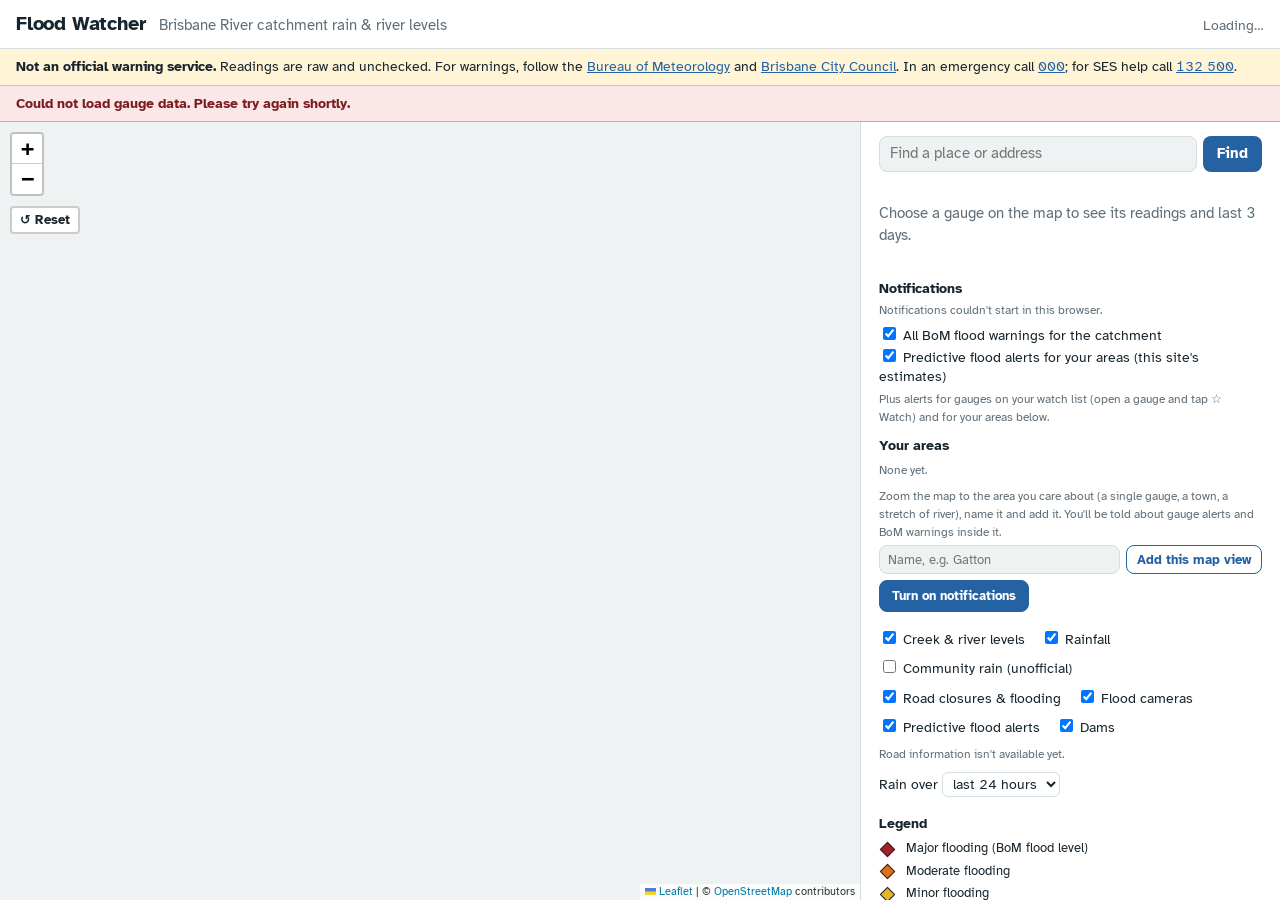
==== commit 13673b90: "Prediction icon on the map, "water coming here" score, dams (0.18.0) - Predictive flood alerts are a" ====
--- a/www/index.html
+++ b/www/index.html
@@ -82,6 +82,8 @@
         <p class="small traffic-note" id="community-note" hidden></p>
         <label><input type="checkbox" id="show-roads" checked> Road closures &amp; flooding</label>
         <label><input type="checkbox" id="show-cameras" checked> Flood cameras</label>
+        <label><input type="checkbox" id="show-predictions" checked> Predictive flood alerts</label>
+        <label><input type="checkbox" id="show-dams" checked> Dams</label>
         <p class="small traffic-note" id="traffic-note"></p>
         <label class="period">Rain over
           <select id="rain-period">
@@ -125,6 +127,13 @@
           <li><span class="road-icon closed legend-sign"></span> Road closed (QLDTraffic)</li>
           <li><span class="road-icon flooding legend-sign">≈</span> Water over or near the road, still open</li>
           <li><span class="cam-legend" aria-hidden="true"></span> Flood camera (opens the council's camera page)</li>
+          <li><span class="dam-legend-row">
+            <span class="dam-icon dam-normal legend-dam" aria-hidden="true"></span><span class="dam-icon dam-full legend-dam" aria-hidden="true"></span><span class="dam-icon dam-flood_storage legend-dam" aria-hidden="true"></span><span class="dam-icon dam-releasing legend-dam" aria-hidden="true"></span></span>
+            Dam: below full, full or spilling, holding flood water, flood releases (Seqwater and BoM)</li>
+          <li><span class="predict-pin predict-pin-likely legend-pin" aria-hidden="true">!</span> Predictive flood alert:
+            flooding likely (this site's estimate from past floods)</li>
+          <li><span class="predict-pin predict-pin-watch legend-pin" aria-hidden="true">!</span> Predictive flood alert:
+            watch (heavy rain upstream)</li>
         </ul>
         <p class="small">More flood cameras:
           <a href="https://disaster.ipswich.qld.gov.au/" target="_blank" rel="noopener">Ipswich</a>,
--- a/www/style.css
+++ b/www/style.css
@@ -1190,10 +1190,12 @@
 
 .area-item {
   display: flex;
+  flex-wrap: wrap;
   align-items: center;
   gap: 6px;
   font-size: 0.9rem;
 }
+.area-item .score { order: 3; flex-basis: 100%; }
 
 .area-name {
   flex: 1;
@@ -1345,7 +1347,29 @@
 @media (max-width: 760px) {
   html, body { height: auto; }
   .layout { flex-direction: column; }
-  .map { flex: none; height: 55vh; }
+  /* Most of the screen for the map (svh: the height with the browser's toolbars showing). */
+  .map {
+    flex: none;
+    height: 70vh;
+    height: 70svh;
+    min-height: 360px;
+  }
+  .topbar { padding: 6px 12px; }
+  .brand h1 { font-size: 1.1rem; }
+  .freshness { font-size: 0.78rem; }
+  .notice { padding: 5px 12px; font-size: 0.78rem; line-height: 1.35; }
+  /* Panels over the map: never more than 40% of the screen, scrolling inside if longer. */
+  .predict, .alert-card {
+    width: calc(100vw - 96px);
+    max-height: 40vh;
+    max-height: 40svh;
+    overflow-y: auto;
+  }
+  .predict.collapsed .predict-line {
+    overflow: hidden;
+    white-space: nowrap;
+    text-overflow: ellipsis;
+  }
   .panel {
     width: 100%;
     border-left: none;
@@ -1416,3 +1440,255 @@
   color: var(--muted);
   font-size: 0.88rem;
 }
+
+/* ---------- Touch screens: buttons big enough for a finger ---------- */
+@media (pointer: coarse) {
+  .predict-min, .alert-min, .predict-switch {
+    min-width: 44px;
+    min-height: 40px;
+  }
+  .alert-pill { min-height: 44px; }
+}
+
+/* A new warning or alert on a phone: the button pulses instead of the card covering the map. */
+.alert-pill.pulse { animation: pill-pulse 1.2s ease-in-out 4; }
+
+@keyframes pill-pulse {
+  0%, 100% { box-shadow: 0 1px 4px rgba(0, 0, 0, 0.3); transform: scale(1); }
+  50% { box-shadow: 0 0 0 6px rgba(230, 180, 37, 0.45); transform: scale(1.06); }
+}
+
+/* While a popup the panels would cover is open, they step aside. */
+.alert-control.stepped-aside {
+  visibility: hidden;
+}
+
+/* ---------- Predictive flood alerts: an icon on the map, a chip in the corner ---------- */
+.predict-pin {
+  position: absolute;
+  left: -15px;
+  top: -15px;
+  display: grid;
+  place-items: center;
+  width: 30px;
+  height: 30px;
+  border-radius: 50%;
+  font-family: var(--font);
+  font-size: 1.05rem;
+  font-weight: 800;
+  line-height: 1;
+  color: #ffffff;
+  background: var(--predict-bg);
+  border: 2.5px solid #ffffff;
+  box-shadow: 0 0 0 2px var(--predict), 0 2px 6px rgba(0, 0, 0, 0.45);
+  cursor: pointer;
+}
+.predict-pin-watch {
+  color: var(--predict-bg);
+  background: #e8dbf6;
+}
+/* A ring that pulses outwards, so the icon is noticed without covering the map. */
+.predict-pin::after {
+  content: "";
+  position: absolute;
+  inset: -3px;
+  border-radius: 50%;
+  border: 3px solid var(--predict);
+  animation: predict-ring 2s ease-out infinite;
+}
+@keyframes predict-ring {
+  from { transform: scale(1); opacity: 0.9; }
+  to { transform: scale(2.2); opacity: 0; }
+}
+.legend-pin {
+  position: relative;
+  left: 0;
+  top: 0;
+  margin-right: 6px;
+  display: inline-grid;
+  width: 22px;
+  height: 22px;
+  font-size: 0.8rem;
+  vertical-align: middle;
+}
+.legend-pin::after { display: none; }
+
+.predict-chip-btn {
+  display: block;
+  margin: 0 0 6px auto;
+  max-width: min(320px, calc(100vw - 110px));
+  overflow: hidden;
+  white-space: nowrap;
+  text-overflow: ellipsis;
+  font: inherit;
+  font-size: 0.85rem;
+  font-weight: 700;
+  color: #ffffff;
+  background: var(--predict-bg);
+  border: 2px solid var(--predict);
+  border-radius: 16px;
+  padding: 5px 12px;
+  cursor: pointer;
+  box-shadow: 0 1px 4px rgba(0, 0, 0, 0.3);
+}
+.predict-chip-btn.predict-watch {
+  color: var(--predict-bg);
+  background: #f1e8fa;
+}
+.predict-chip-btn[hidden] { display: none; }
+
+.predict-popup {
+  display: grid;
+  gap: 6px;
+  font-family: var(--font);
+  font-size: 0.88rem;
+  line-height: 1.4;
+}
+.predict-popup .predict-top {
+  display: flex;
+  align-items: center;
+  gap: 8px;
+}
+.predict-popup .predict-chip {
+  color: #ffffff;
+  background: var(--predict-bg);
+}
+.predict-kind {
+  color: var(--predict);
+  font-weight: 700;
+  font-size: 0.78rem;
+  text-transform: uppercase;
+  letter-spacing: 0.04em;
+}
+.predict-popup .predict-foot {
+  display: flex;
+  align-items: center;
+  justify-content: space-between;
+  gap: 8px;
+}
+.predict-popup .predict-show {
+  font: inherit;
+  font-weight: 700;
+  color: var(--predict);
+  background: transparent;
+  border: 1.5px solid var(--predict);
+  border-radius: 6px;
+  padding: 4px 10px;
+  cursor: pointer;
+}
+.predict-popup p { margin: 0; }
+
+@media (pointer: coarse) {
+  .predict-chip-btn { min-height: 40px; }
+  .predict-popup .predict-show { min-height: 40px; }
+}
+
+/* ---------- Water coming to a place (score) ---------- */
+.score {
+  display: grid;
+  gap: 3px;
+  margin: 4px 0 2px;
+  padding: 6px 8px;
+  border-radius: 6px;
+  border-left: 4px solid var(--steady);
+  background: var(--bg);
+}
+.score.score-watch { border-left-color: var(--rising); }
+.score.score-minor { border-left-color: var(--flood-minor); }
+.score.score-moderate { border-left-color: var(--flood-moderate); }
+.score.score-major { border-left-color: var(--flood-major); }
+.score-head {
+  display: flex;
+  align-items: center;
+  gap: 8px;
+}
+.score-title { font-weight: 700; }
+.score-badge {
+  padding: 1px 9px;
+  border-radius: 10px;
+  font-size: 0.78rem;
+  font-weight: 700;
+  color: #1c2430;
+}
+.score-badge.lvl-low { color: #ffffff; background: var(--steady); }
+.score-badge.lvl-watch { background: var(--rising); }
+.score-badge.lvl-minor { background: var(--flood-minor); }
+.score-badge.lvl-moderate { background: var(--flood-moderate); }
+.score-badge.lvl-major { color: #ffffff; background: var(--flood-major); }
+.score-reason { font-size: 0.85rem; }
+.score.compact { padding: 4px 8px; }
+.score.compact .score-reason { font-size: 0.8rem; color: var(--muted); }
+.score-more {
+  justify-self: start;
+  padding: 0;
+  font: inherit;
+  font-size: 0.8rem;
+  color: var(--accent);
+  background: none;
+  border: 0;
+  text-decoration: underline;
+  cursor: pointer;
+}
+
+/* ---------- Dams ---------- */
+.dam-icon {
+  position: absolute;
+  left: -14px;
+  top: -14px;
+  display: grid;
+  place-items: center;
+  width: 28px;
+  height: 28px;
+  border-radius: 6px;
+  color: #ffffff;
+  background: var(--water);
+  border: 2px solid #ffffff;
+  box-shadow: 0 1px 4px rgba(0, 0, 0, 0.45);
+  cursor: pointer;
+}
+.dam-icon.dam-unknown { background: var(--unknown); }
+.dam-icon.dam-full { color: #1c2430; background: var(--flood-minor); }
+.dam-icon.dam-flood_storage { background: var(--flood-moderate); }
+.dam-icon.dam-releasing { background: var(--flood-major); }
+.legend-dam {
+  position: relative;
+  left: 0;
+  top: 0;
+  display: inline-block;
+  width: 14px;
+  height: 14px;
+  margin-right: 2px;
+  border-width: 1.5px;
+  vertical-align: middle;
+}
+.dam-legend-row { white-space: nowrap; }
+
+.dam-popup {
+  display: grid;
+  gap: 4px;
+  font-family: var(--font);
+  font-size: 0.88rem;
+  line-height: 1.4;
+}
+.dam-top {
+  display: flex;
+  align-items: center;
+  gap: 8px;
+}
+.dam-chip {
+  padding: 1px 9px;
+  border-radius: 10px;
+  font-size: 0.75rem;
+  font-weight: 700;
+  color: #ffffff;
+  background: var(--water);
+}
+.dam-chip.dam-unknown { background: var(--unknown); }
+.dam-chip.dam-full { color: #1c2430; background: var(--flood-minor); }
+.dam-chip.dam-flood_storage { background: var(--flood-moderate); }
+.dam-chip.dam-releasing { background: var(--flood-major); }
+.dam-links {
+  display: grid;
+  gap: 4px;
+  margin-top: 4px;
+}
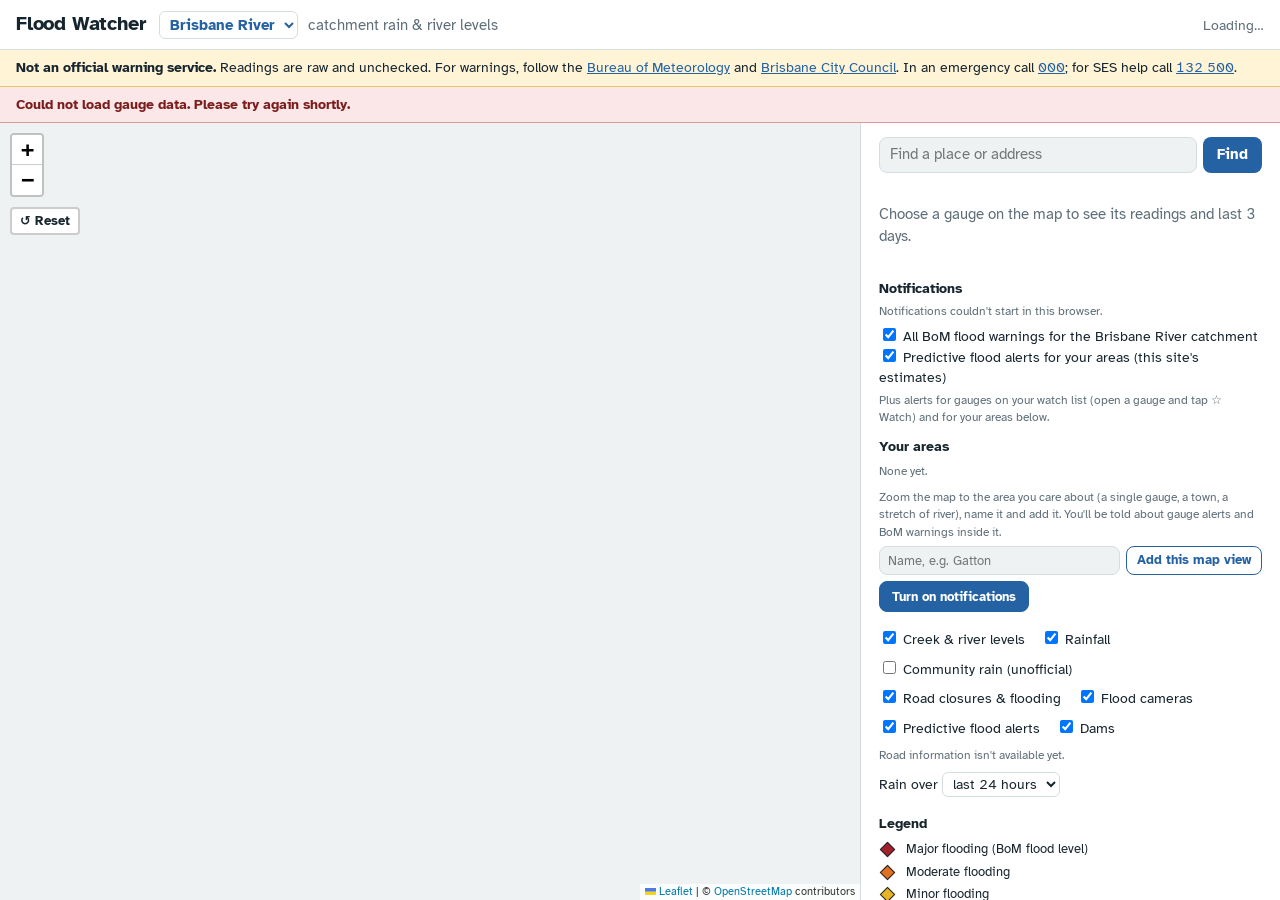
==== commit 48faf1f7: "Catchments: a chooser, the Mary River, and every Queensland catchment listed (0.19.0) - bin/fetch_ca" ====
--- a/www/index.html
+++ b/www/index.html
@@ -5,7 +5,7 @@
   <meta charset="utf-8">
   <meta name="viewport" content="width=device-width, initial-scale=1">
   <title>Flood Watcher — Brisbane River catchment</title>
-  <meta name="description" content="Community dashboard of rain and river gauges across the Brisbane River catchment. Not an official warning service.">
+  <meta name="description" content="Community dashboard of rain and river gauges for Queensland catchments, starting with the Brisbane and Mary rivers. Not an official warning service.">
   <meta name="color-scheme" content="light dark">
   <link rel="stylesheet" href="vendor/leaflet/leaflet.css">
   <link rel="stylesheet" href="style.css">
@@ -18,7 +18,13 @@
   <header class="topbar">
     <div class="brand">
       <h1>Flood Watcher</h1>
-      <span class="subtitle">Brisbane River catchment rain &amp; river levels</span>
+      <label class="catchment-pick">
+        <span class="visually-hidden">Catchment</span>
+        <select id="catchment-select" aria-describedby="catchment-hint">
+          <option value="brisbane">Brisbane River</option>
+        </select>
+      </label>
+      <span class="subtitle" id="catchment-hint">catchment rain &amp; river levels</span>
     </div>
     <div class="freshness" id="freshness" aria-live="polite">Loading…</div>
   </header>
@@ -27,11 +33,12 @@
     <strong>Not an official warning service.</strong>
     Readings are raw and unchecked. For warnings, follow the
     <a href="https://www.bom.gov.au/qld/warnings/" target="_blank" rel="noopener">Bureau of Meteorology</a>
-    and <a href="https://www.brisbane.qld.gov.au/community-and-safety/community-safety/disasters-and-emergencies/be-prepared/storm-safety" target="_blank" rel="noopener">Brisbane City Council</a>.
+    and <span data-catchment="brisbane"><a href="https://www.brisbane.qld.gov.au/community-and-safety/community-safety/disasters-and-emergencies/be-prepared/storm-safety" target="_blank" rel="noopener">Brisbane City Council</a></span><span data-catchment="other" hidden>your council's disaster dashboard</span>.
     In an emergency call <a href="tel:000">000</a>; for SES help call <a href="tel:132500">132 500</a>.
   </div>
 
   <div class="alert" id="stale-alert" hidden></div>
+  <div class="construction" id="construction-note" role="status" hidden></div>
 
   <main class="layout">
     <div id="map" class="map" aria-label="Map of rain and stream gauges"></div>
@@ -54,7 +61,8 @@
       <section class="notify" id="notify" aria-label="Notifications" hidden>
         <h2>Notifications</h2>
         <p class="small" id="notify-status" aria-live="polite"></p>
-        <label class="notify-row"><input type="checkbox" id="notify-warnings" checked> All BoM flood warnings for the catchment</label>
+        <label class="notify-row"><input type="checkbox" id="notify-warnings" checked> All BoM flood warnings for the
+          <span id="notify-warnings-name">Brisbane River</span> catchment</label>
         <label class="notify-row"><input type="checkbox" id="notify-predictive" checked> Predictive flood alerts for your areas
           (this site's estimates)</label>
         <p class="small">Plus alerts for gauges on your watch list (open a gauge and tap ☆ Watch) and for
@@ -102,7 +110,9 @@
         <p class="small">Shading shows where flooding has happened or could happen, not current flooding or
           depth. Hover over the map, or tap it on a phone, to see what applies at that spot.
           The state floodplain map is a rough guide drawn from land shape, not a flood model.</p>
-        <p class="small">Detailed council flood maps:
+        <p class="small" data-catchment="other" hidden>Check your council's flood maps for detail, and the
+          state's <a href="https://floodcheck.information.qld.gov.au/" target="_blank" rel="noopener">FloodCheck</a>.</p>
+        <p class="small" data-catchment="brisbane">Detailed council flood maps:
           <a href="https://www.brisbane.qld.gov.au/community-and-safety/community-safety/disasters-and-emergencies/be-prepared/flooding-in-brisbane/flood-awareness-map" target="_blank" rel="noopener">Brisbane</a>,
           <a href="https://www.lvrc.qld.gov.au/flood-information-portal" target="_blank" rel="noopener">Lockyer Valley</a>,
           <a href="https://www.somerset.qld.gov.au/Our-Services/eServices/Mapping" target="_blank" rel="noopener">Somerset</a>
@@ -135,7 +145,7 @@
           <li><span class="predict-pin predict-pin-watch legend-pin" aria-hidden="true">!</span> Predictive flood alert:
             watch (heavy rain upstream)</li>
         </ul>
-        <p class="small">More flood cameras:
+        <p class="small" data-catchment="brisbane">More flood cameras:
           <a href="https://disaster.ipswich.qld.gov.au/" target="_blank" rel="noopener">Ipswich</a>,
           <a href="https://disaster.lvrc.qld.gov.au/" target="_blank" rel="noopener">Lockyer Valley</a>,
           <a href="https://www.somerset.qld.gov.au/Our-Services/Disaster-Management/Flood-Cameras" target="_blank" rel="noopener">Somerset</a>
--- a/www/style.css
+++ b/www/style.css
@@ -35,6 +35,7 @@
   --rain-5: #5b3fa6;
   --dial-track: #e3e9ec;
   --ov-floodplain: #b8477a; /* Flood map shading: state broad-scale floodplain. */
+  --ov-floodplain_mary: #b8477a;
   --ov-areas: #2f7fb8;     /* Council flood areas. */
   --ov-flood2011: #7b4fc9;
   --ov-flood2022: #0f9488;
@@ -50,6 +51,7 @@
 @media (prefers-color-scheme: dark) {
   :root {
     --ov-floodplain: #e07aa8;
+    --ov-floodplain_mary: #e07aa8;
     --ov-catchment: #e6eef2;
     --predict: #c39cf0;
     --predict-bg: #4a2270;
@@ -138,6 +140,32 @@
 
 .subtitle { color: var(--muted); }
 
+/* The catchment chooser: a select that reads as part of the title. */
+.catchment-pick { display: inline-block; margin-right: 6px; }
+.catchment-pick select {
+  font: inherit;
+  font-weight: 700;
+  color: var(--accent);
+  background: var(--surface);
+  border: 1px solid var(--line);
+  border-radius: 6px;
+  padding: 3px 6px;
+  max-width: 62vw;
+  cursor: pointer;
+}
+
+/* Flood map rows for other catchments are hidden (the row's own display would show them). */
+.overlay-row[hidden] { display: none; }
+
+/* A catchment under construction: a calm note under the header. */
+.construction {
+  padding: 8px 16px;
+  font-size: 0.9rem;
+  background: var(--predict-soft);
+  border-bottom: 1px solid var(--line);
+  color: var(--ink);
+}
+
 .freshness {
   color: var(--muted);
   font-size: 0.9rem;
@@ -382,7 +410,25 @@
   display: flex;
   align-items: center;
   justify-content: space-between;
-}
+  gap: 8px;
+}
+
+.alert-head .alert-title { flex: 1; }
+
+/* "All catchments" / "This catchment only" in the alerts card. */
+.alert-scope {
+  font: inherit;
+  font-size: 0.8rem;
+  color: var(--accent);
+  background: transparent;
+  border: 1px solid var(--line);
+  border-radius: 6px;
+  padding: 2px 8px;
+  cursor: pointer;
+}
+
+/* Which catchment an alert is in, when showing all catchments. */
+.alert-where { color: var(--muted); font-size: 0.85em; }
 
 .alert-min {
   font: inherit;
@@ -1377,6 +1423,9 @@
     overflow: visible;
   }
   .subtitle { display: none; }
+  .catchment-pick select { font-size: 0.95rem; padding: 4px 6px; min-height: 36px; }
+  .construction { padding: 5px 12px; font-size: 0.8rem; }
+  .alert-scope { min-height: 40px; }
   /* Phones zoom with two fingers; the buttons would sit over popups on a small map. */
   .leaflet-control-zoom { display: none; }
 }
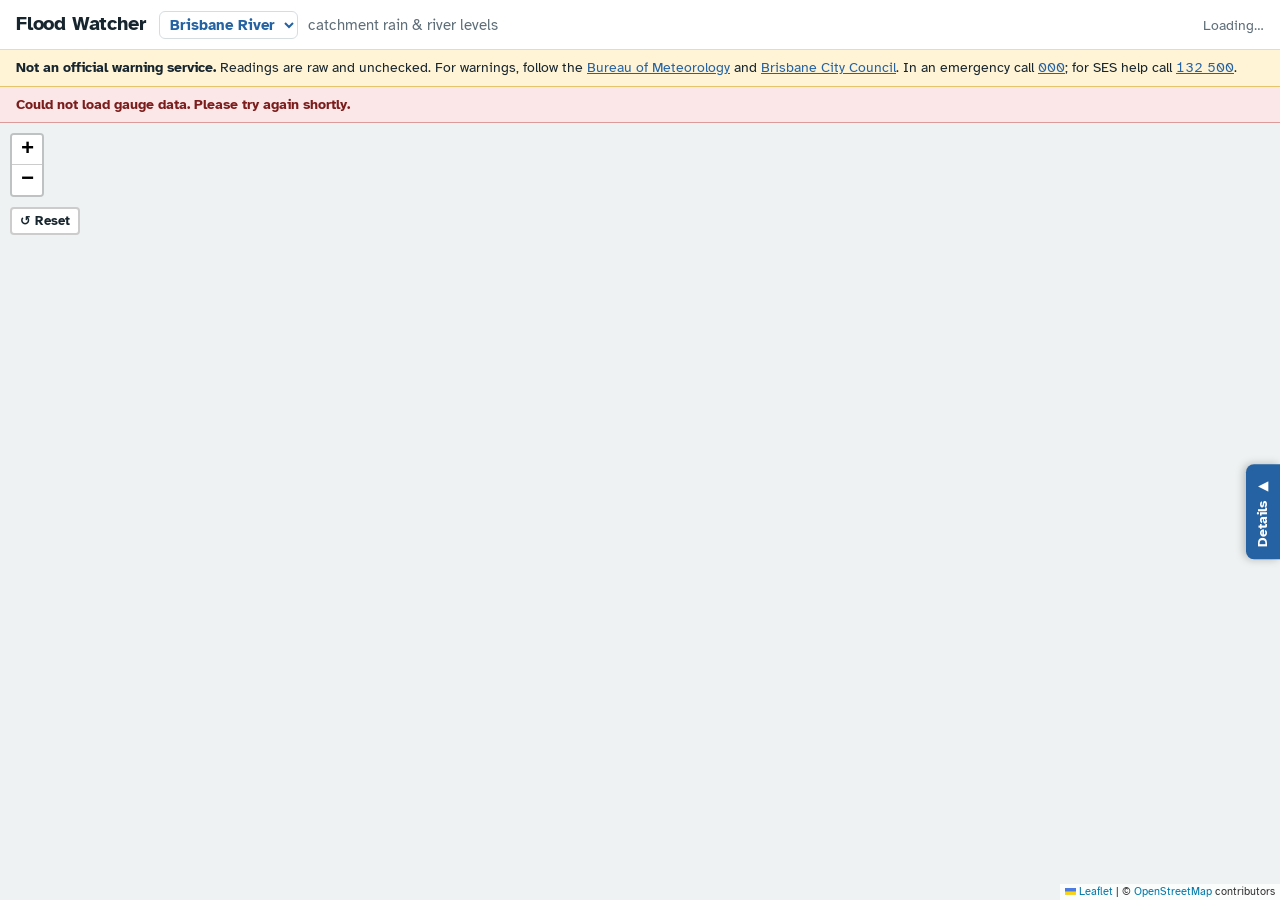
==== commit 58924271: "Side panel slides away behind a tab; new gauges start with recent readings (0.19.6) Co-Authored-By: " ====
--- a/www/index.html
+++ b/www/index.html
@@ -43,7 +43,14 @@
   <main class="layout">
     <div id="map" class="map" aria-label="Map of rain and stream gauges"></div>
 
-    <aside class="panel" id="panel">
+    <button type="button" class="panel-tab" id="panel-tab" aria-controls="panel" aria-expanded="false"
+      title="Show search, gauge details and map options">
+      <span class="panel-tab-arrow" aria-hidden="true">◀</span>
+      <span class="panel-tab-text">Details</span>
+      <span class="panel-tab-dot" id="panel-tab-dot" hidden></span>
+    </button>
+
+    <aside class="panel" id="panel" aria-label="Search, gauge details and map options">
       <section class="search" aria-label="Find a place">
         <form id="search-form" role="search">
           <label for="search-input" class="visually-hidden">Find a place or address</label>
--- a/www/style.css
+++ b/www/style.css
@@ -550,6 +550,7 @@
   flex: 1;
   display: flex;
   min-height: 0;
+  position: relative; /* The side panel slides over the map. */
 }
 
 .map {
@@ -559,14 +560,69 @@
 }
 
 .panel {
-  width: 420px;
+  --panel-width: min(420px, 88vw);
+  position: absolute;
+  top: 0;
+  right: 0;
+  bottom: 0;
+  z-index: 1100; /* Above the map and its buttons. */
+  width: var(--panel-width);
   overflow-y: auto;
   background: var(--surface);
   border-left: 1px solid var(--line);
+  box-shadow: -4px 0 16px rgba(0, 0, 0, 0.18);
   padding: 14px 18px;
   display: flex;
   flex-direction: column;
   gap: 16px;
+  /* Hidden until the tab opens it (hidden from keyboard and screen readers too). */
+  transform: translateX(100%);
+  visibility: hidden;
+  transition: transform 0.25s ease, visibility 0s linear 0.25s;
+}
+
+body.panel-open .panel {
+  transform: none;
+  visibility: visible;
+  transition: transform 0.25s ease, visibility 0s;
+}
+
+/* The tab on the right edge of the map that opens and closes the panel. */
+.panel-tab {
+  position: absolute;
+  top: 50%;
+  right: 0;
+  z-index: 1101;
+  transform: translateY(-50%);
+  display: flex;
+  flex-direction: column;
+  align-items: center;
+  gap: 6px;
+  padding: 12px 7px;
+  font: inherit;
+  font-size: 0.9rem;
+  font-weight: 700;
+  color: #ffffff;
+  background: var(--accent-strong, #2462a3);
+  border: none;
+  border-radius: 8px 0 0 8px;
+  box-shadow: -2px 0 8px rgba(0, 0, 0, 0.25);
+  cursor: pointer;
+  transition: right 0.25s ease;
+}
+
+.panel-tab-text { writing-mode: vertical-rl; transform: rotate(180deg); }
+.panel-tab-arrow { transition: transform 0.25s ease; }
+body.panel-open .panel-tab { right: min(420px, 88vw); }
+body.panel-open .panel-tab-arrow { transform: rotate(180deg); }
+
+/* Something new in the panel (a gauge chosen, search results) while it's closed. */
+.panel-tab-dot {
+  width: 10px;
+  height: 10px;
+  border-radius: 50%;
+  background: var(--flood-minor);
+  box-shadow: 0 0 0 2px #ffffff;
 }
 
 .controls {
@@ -1391,15 +1447,8 @@
 /* ---------- Phones: map on top, panel underneath ---------- */
 
 @media (max-width: 760px) {
-  html, body { height: auto; }
-  .layout { flex-direction: column; }
-  /* Most of the screen for the map (svh: the height with the browser's toolbars showing). */
-  .map {
-    flex: none;
-    height: 70vh;
-    height: 70svh;
-    min-height: 360px;
-  }
+  /* The map takes the rest of the screen; the panel slides over it from the right. */
+  .map { min-height: 260px; }
   .topbar { padding: 6px 12px; }
   .brand h1 { font-size: 1.1rem; }
   .freshness { font-size: 0.78rem; }
@@ -1416,12 +1465,8 @@
     white-space: nowrap;
     text-overflow: ellipsis;
   }
-  .panel {
-    width: 100%;
-    border-left: none;
-    border-top: 1px solid var(--line);
-    overflow: visible;
-  }
+  .panel { padding: 12px 14px; }
+  .panel-tab { padding: 10px 6px; font-size: 0.85rem; }
   .subtitle { display: none; }
   .catchment-pick select { font-size: 0.95rem; padding: 4px 6px; min-height: 36px; }
   .construction { padding: 5px 12px; font-size: 0.8rem; }
